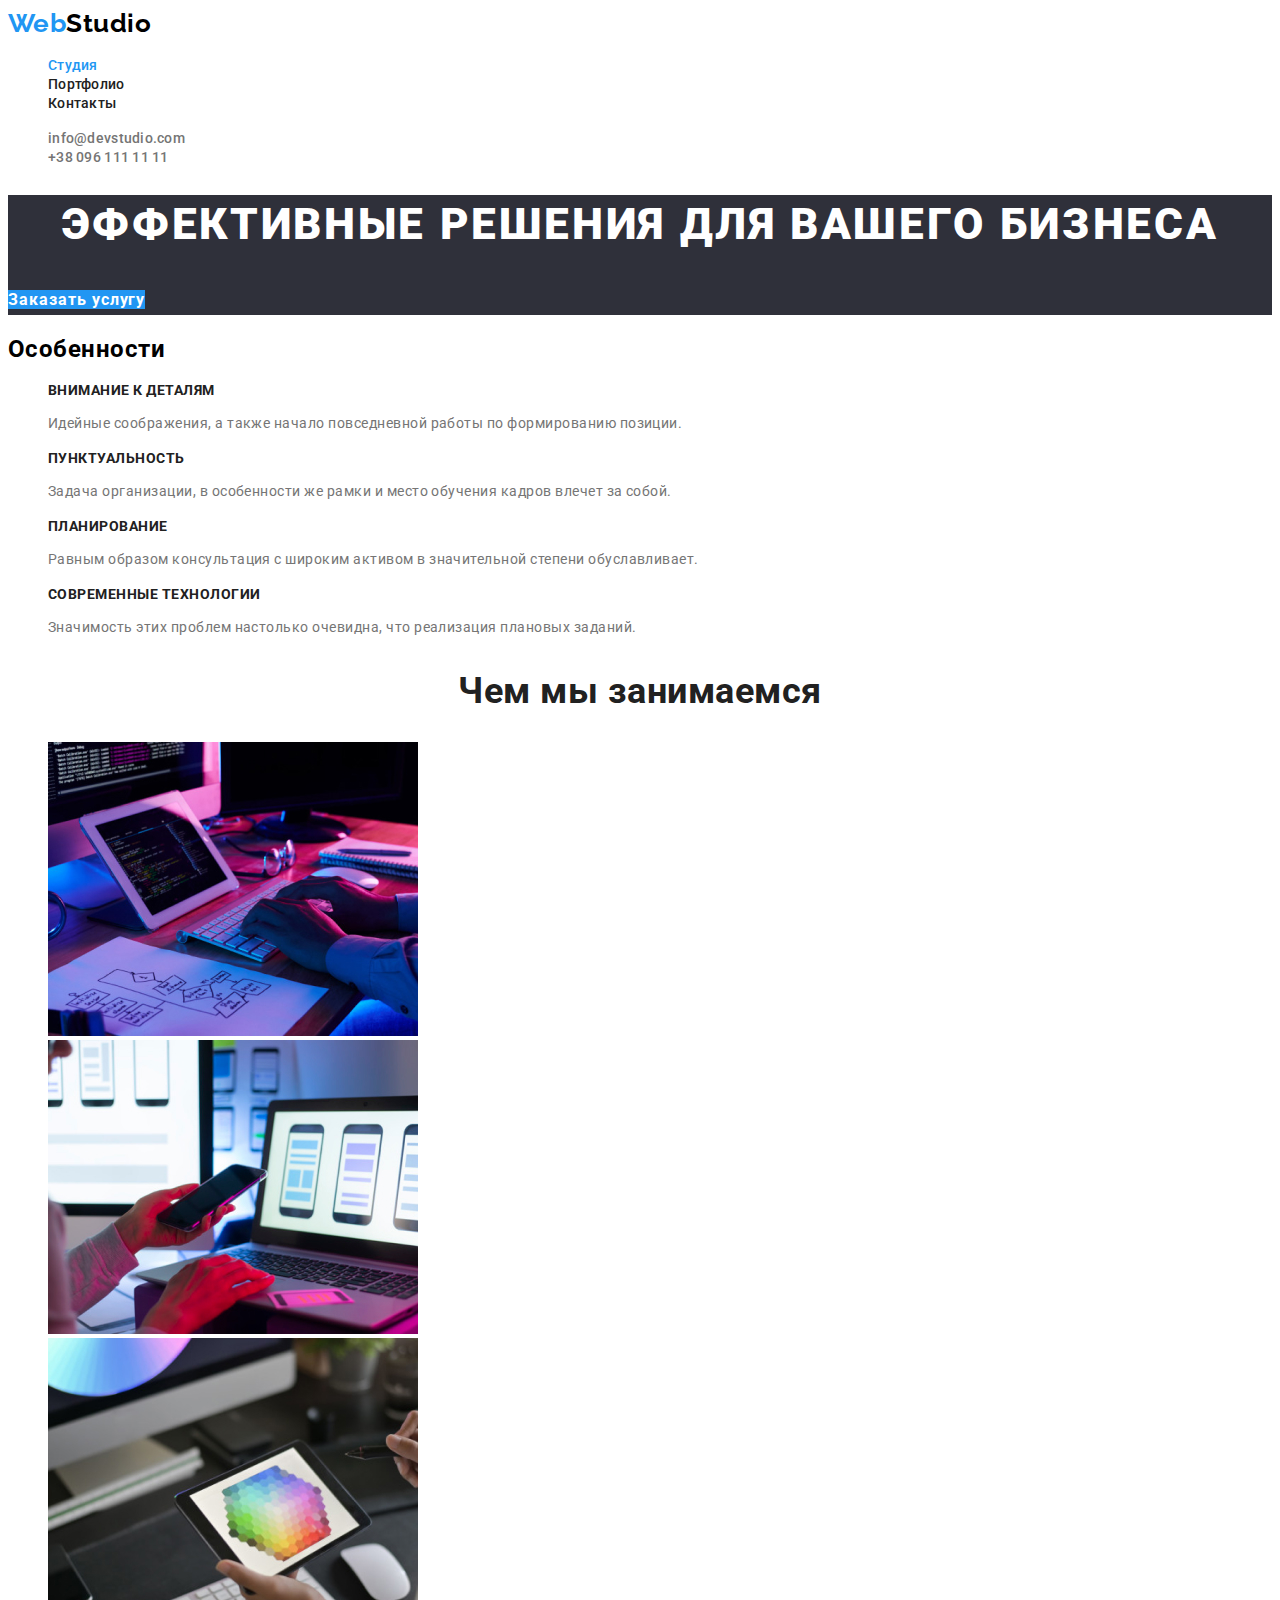
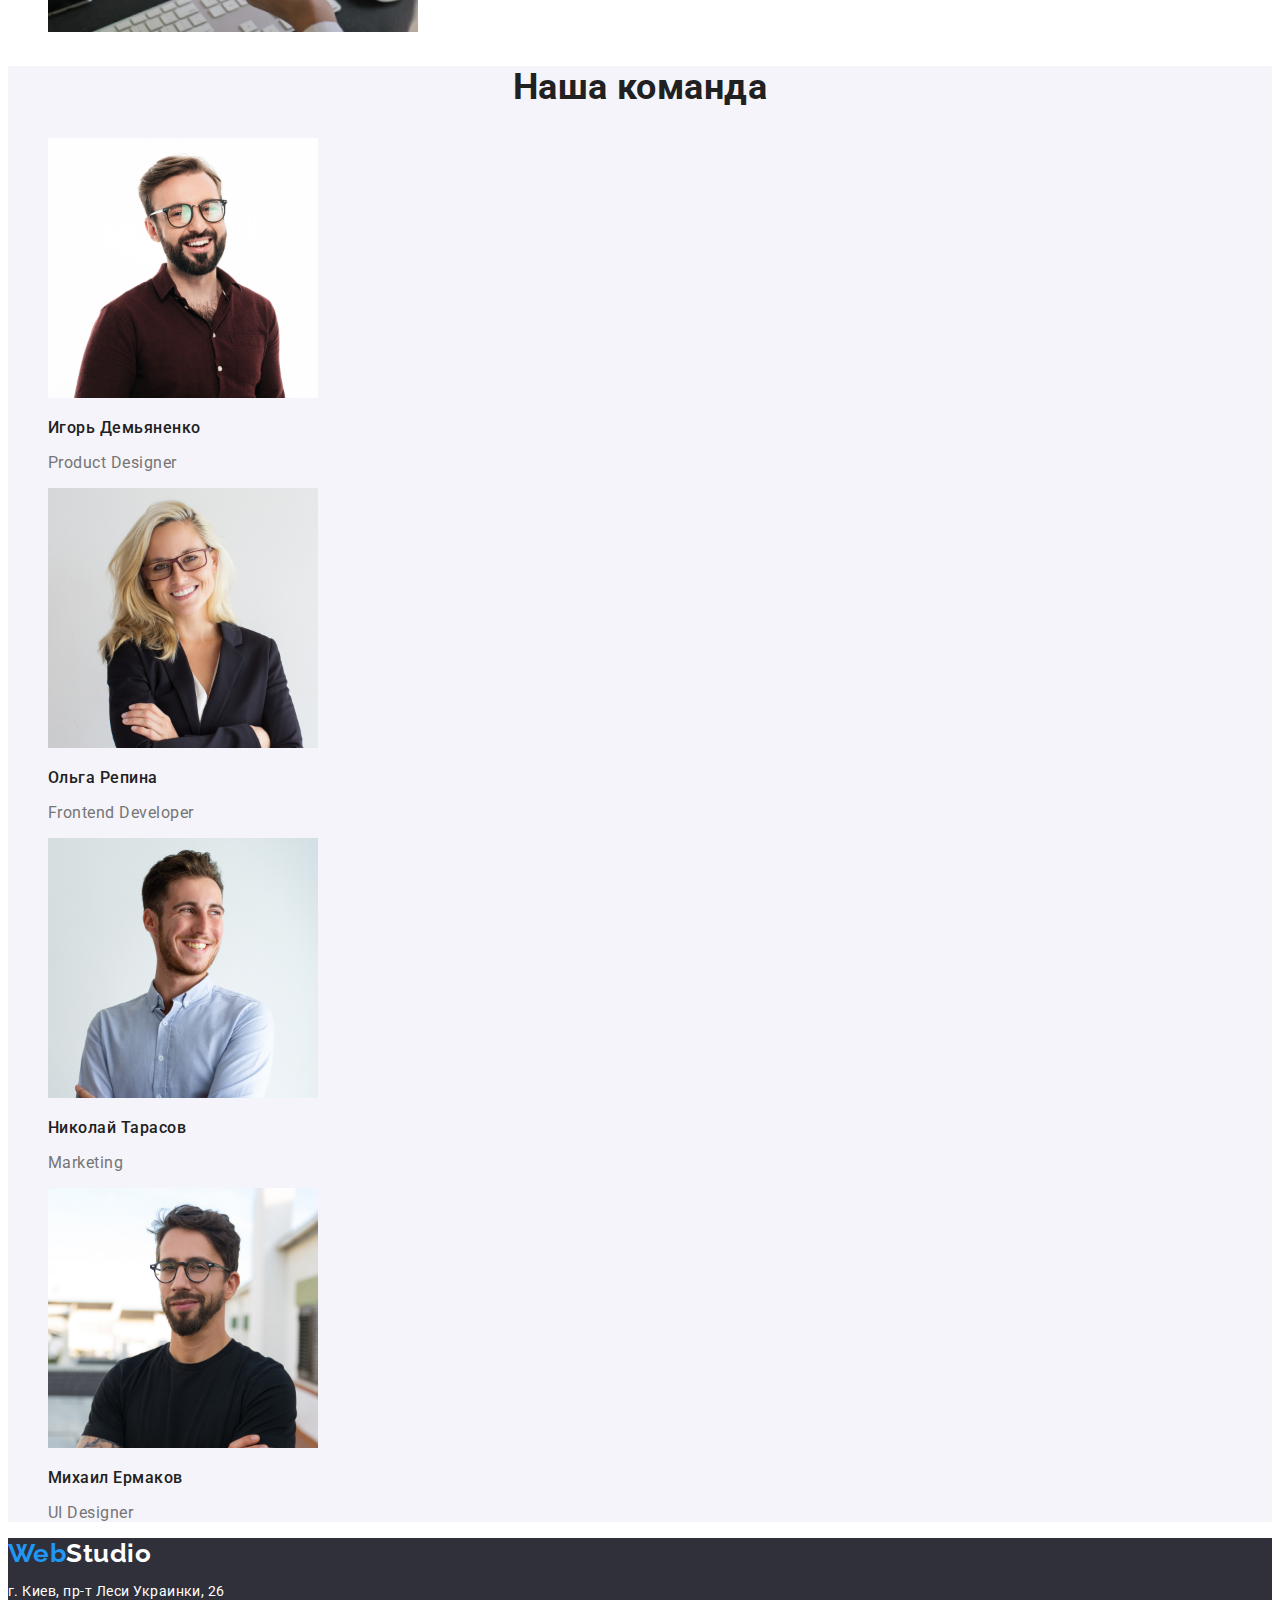
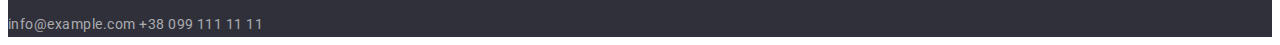
==== index.html @ bfc246ee "Переносит домашнее задание в новый репозиторий" ====
<!DOCTYPE html>
<html lang="ru">
  <head>
    <meta charset="UTF-8" />
    <meta name="viewport" content="width=device-width, initial-scale=1.0" />
    <title>Web Studio</title>
    <link rel="stylesheet" href="./css/styles.css" />
    <link
      href="https://fonts.googleapis.com/css2?family=Raleway:wght@700&family=Roboto:wght@400;500;700;900&display=swap"
      rel="stylesheet"
    />
  </head>
  <body>
    <!-- шапка-страницы -->
    <header class="page-header">
      <nav>
        <a href="" class="logo"><span class="logo-custom">Web</span>Studio</a>

        <!-- навигация-сайта -->
        <ul class="site-nav list">
          <li><a href="./index.html" class="studio-page current">Студия</a></li>
          <li>
            <a href="./portfolio.html" class="portfolio-page">Портфолио</a>
          </li>
          <li><a href="" class="contacts-page">Контакты</a></li>
        </ul>
      </nav>

      <!-- телефон-електроннаяпочта -->
      <ul class="header-contacts list">
        <li>
          <a href="mailto:info@devstudio.com" class="email"
            >info@devstudio.com</a
          >
        </li>

        <li><a href="tel:+380961111111" class="phone">+38 096 111 11 11</a></li>
      </ul>
    </header>

    <main>
      <!-- секция-герой -->
      <section class="hero-section">
        <h1>Эффективные решения для вашего бизнеса</h1>

        <a href="" class="button">Заказать услугу</a>
      </section>

      <!-- секция-особенности -->
      <section class="features-section">
        <h2>Особенности</h2>

        <ul class="list">
          <li>
            <h3>Внимание к деталям</h3>

            <p>
              Идейные соображения, а также начало повседневной работы по
              формированию позиции.
            </p>
          </li>

          <li>
            <h3>Пунктуальность</h3>

            <p>
              Задача организации, в особенности же рамки и место обучения кадров
              влечет за собой.
            </p>
          </li>

          <li>
            <h3>Планирование</h3>

            <p>
              Равным образом консультация с широким активом в значительной
              степени обуславливает.
            </p>
          </li>

          <li>
            <h3>Современные технологии</h3>

            <p>
              Значимость этих проблем настолько очевидна, что реализация
              плановых заданий.
            </p>
          </li>
        </ul>
      </section>

      <!-- секция-чем-мы-занимаемся -->
      <section class="ourwork-section">
        <h2>Чем мы занимаемся</h2>

        <ul class="list">
          <li><img src="./img/1.jpg" alt="картинка 1" width="370" /></li>

          <li><img src="./img/2.jpg" alt="картинка 2" width="370" /></li>

          <li><img src="./img/3.jpg" alt="картинка 3" width="370" /></li>
        </ul>
      </section>

      <!-- секция-наша-команда -->
      <section class="ourteam-section">
        <h2>Наша команда</h2>

        <ul class="list">
          <li>
            <img src="./img/igor.jpg" alt="фото Игоря" width="270" />

            <h3>Игорь Демьяненко</h3>

            <p lang="en">Product Designer</p>
          </li>

          <li>
            <img src="./img/olga.jpg" alt="фото Ольги" width="270" />

            <h3>Ольга Репина</h3>

            <p lang="en">Frontend Developer</p>
          </li>

          <li>
            <img src="./img/nikolay.jpg" alt="фото Николая" width="270" />

            <h3>Николай Тарасов</h3>

            <p lang="en">Marketing</p>
          </li>

          <li>
            <img src="./img/mihail.jpg" alt="фото Михаила" width="270" />

            <h3>Михаил Ермаков</h3>

            <p lang="en">UI Designer</p>
          </li>
        </ul>
      </section>
    </main>

    <!-- подвал-страницы -->
    <footer class="footer">
      <a href="" class="logo-footer"
        ><span class="logo-custom">Web</span>Studio</a
      >
      <address class="adress-footer">
        <p>г. Киев, пр-т Леси Украинки, 26</p>

        <a href="mailto:info@example.com" class="email">info@example.com</a>

        <a href="tel:+380991111111" class="phone">+38 099 111 11 11</a>
      </address>
    </footer>
  </body>
</html>
---- css/styles.css ----
/* Основной цвет текста #212121; */
/* Вторичный цвет текста #757575; */
/* Белый #FFFFFF; */
/* Цвет акцента #2196F3; */
/* Вторичный цвет фона #2f303a; */
/* Вторичный цвет фона страницы Портфолио #f5f4fa; */

:root {
  --primary-text-color: #212121;
  --secondary-text-color: #757575;
  --accent-color: #2196f3;
  --primary-background-color: #ffffff;
  --secondary-background-color: #2f303a;
  --portfolio-secondary-bg-color: #f5f4fa;
}

body {
  background-color: var(--primary-background-color);

  font-family: Roboto, sans-serif;
  letter-spacing: 0.03em;
}

a {
  text-decoration: none;
}

.list {
  list-style: none;
}

/* Стили страницы Студия */

/* Шапка страницы */

/* Логотип */
.logo {
  font-family: Raleway, sans-serif;
  font-weight: 700;
  font-size: 26px;
  line-height: 31px;

  color: #000000;
}

.logo-custom {
  color: var(--accent-color);
}

/* Навигация сайта */
.site-nav a {
  font-weight: 500;
  font-size: 14px;
  line-height: 16px;
  letter-spacing: 0.02em;

  color: var(--primary-text-color);
}

.studio-page:hover,
.studio-page:focus {
  color: var(--accent-color);
}

.site-nav .studio-page.current {
  color: var(--accent-color);
}

.portfolio-page:hover,
.portfolio-page:focus {
  color: var(--accent-color);
}

.site-nav .portfolio-page.current {
  color: var(--accent-color);
}

.contacts-page:hover,
.contacts-page:focus {
  color: var(--accent-color);
}

/* Контакты шапки */
.header-contacts a {
  font-weight: 500;
  font-size: 14px;
  line-height: 16px;
  letter-spacing: 0.02em;

  color: var(--secondary-text-color);
}

.email:hover,
.email:focus {
  color: var(--accent-color);
}

.phone:hover,
.phone:focus {
  color: var(--accent-color);
}

/* Секция-герой */
.hero-section {
  background-color: var(--secondary-background-color);
}

.hero-section h1 {
  font-weight: 900;
  font-size: 44px;
  line-height: 1.36;

  text-align: center;
  letter-spacing: 0.06em;
  text-transform: uppercase;

  color: #ffffff;
}

.button {
  background-color: var(--accent-color);
  color: #ffffff;
  font-weight: 700;
  font-size: 16px;
  line-height: 1.87;

  text-align: center;
  letter-spacing: 0.06em;
}

/* Секция Особенности */
.features-section h3 {
  font-weight: 700;
  font-size: 14px;
  line-height: 16px;
  text-transform: uppercase;

  color: var(--primary-text-color);
}

.features-section p {
  font-weight: 400;
  font-size: 14px;
  line-height: 1.71;

  color: var(--secondary-text-color);
}

/*  Секция Чем мы занимаемся */
.ourwork-section h2 {
  font-weight: 700;
  font-size: 36px;
  line-height: 42px;
  text-align: center;

  color: var(--primary-text-color);
}

/* Секция Наша команда */
.ourteam-section {
  background-color: #f5f4fa;
}

.ourteam-section h2 {
  font-weight: 700;
  font-size: 36px;
  line-height: 42px;
  text-align: center;

  color: var(--primary-text-color);
}

.ourteam-section h3 {
  font-weight: 500;
  font-size: 16px;
  line-height: 19px;

  color: var(--primary-text-color);
}

.ourteam-section p {
  font-weight: 400;
  font-size: 16px;
  line-height: 19px;

  color: var(--secondary-text-color);
}

/*  Подвал страницы */
.footer {
  background-color: var(--secondary-background-color);
}

/* Подвал страницы логотип */
.logo-footer {
  font-family: Raleway, sans-serif;
  font-weight: 700;
  font-size: 26px;
  line-height: 31px;

  color: #ffffff;
}

/* Подвал страницы адрес */
.adress-footer {
  font-style: normal;
  font-weight: 400;
  font-size: 14px;
  line-height: 24px1.71;

  color: #ffffff;
}

.adress-footer a {
  font-weight: 400;
  font-size: 14px;
  line-height: 1.71;

  color: rgba(255, 255, 255, 0.6);
}

/* Стили страницы Портфолио */

.filter-button {
  background-color: #f5f4fa;
  font-weight: 500;
  font-size: 16px;
  line-height: 1.62;
  text-align: center;

  color: #212121;

  border: none;
}

.filter-button:hover {
  background-color: #2196f3;
  color: #ffffff;
}

.works h2 {
  font-weight: 700;
  font-size: 18px;
  line-height: 2;
  letter-spacing: 0.06em;

  color: #212121;
}

.works p {
  font-weight: 400;
  font-size: 16px;
  line-height: 1.87;

  color: #757575;
}
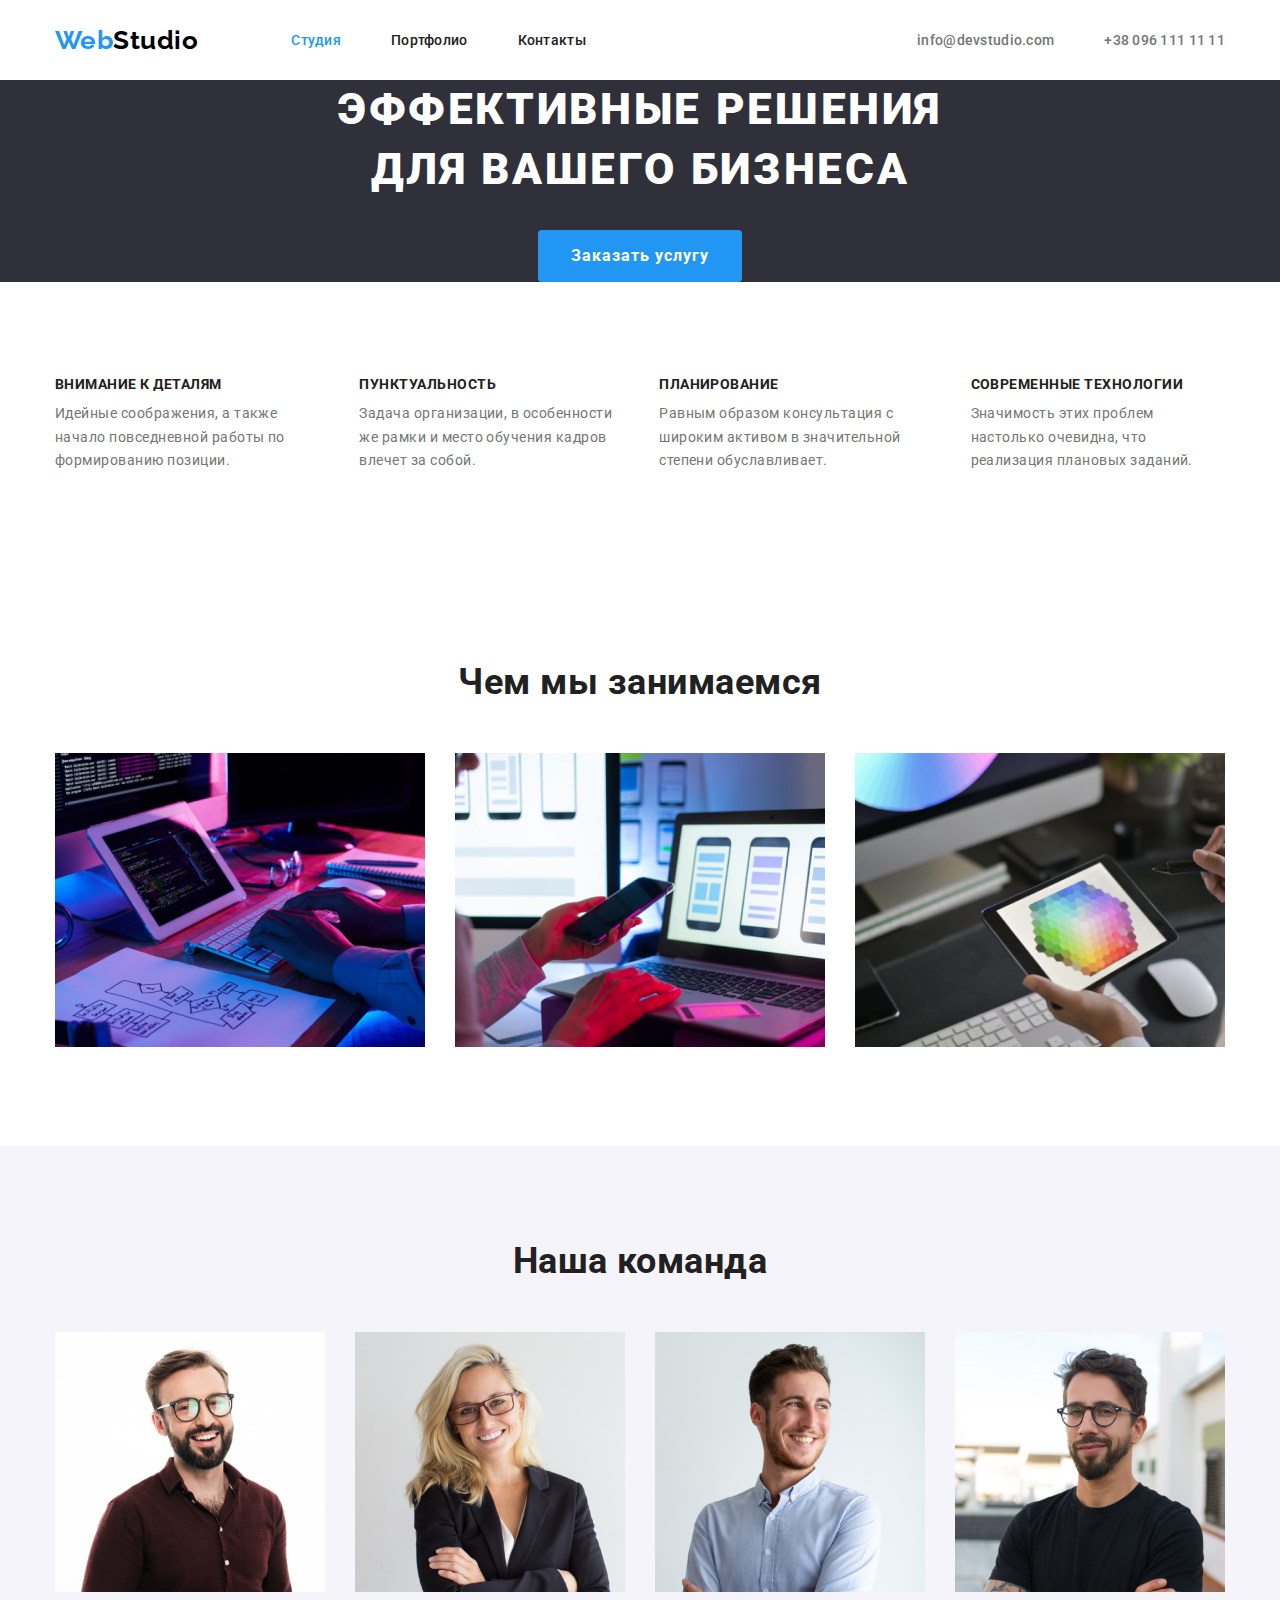
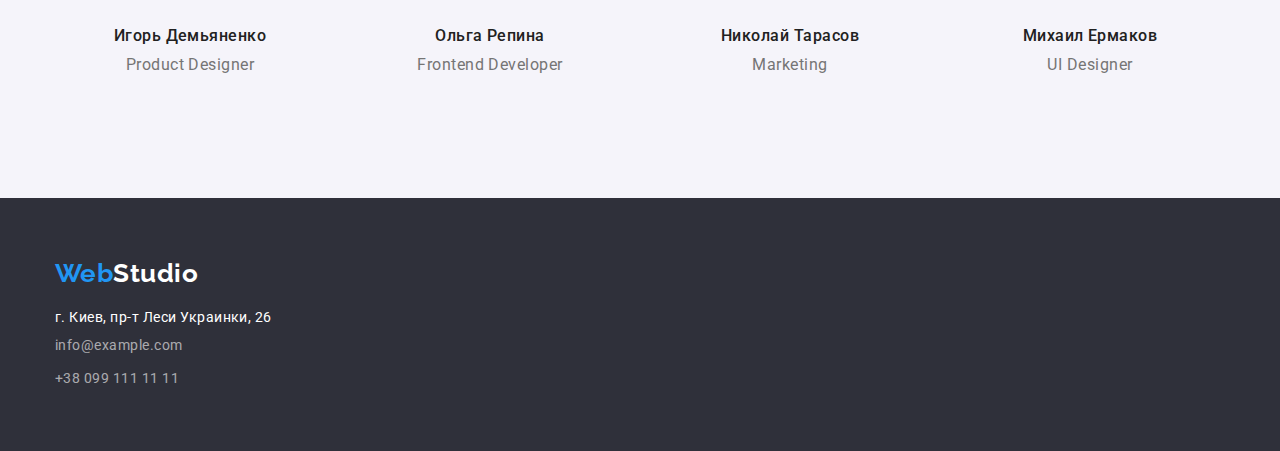
==== commit 05de5249: "Добавляет геометрию и позиционирование страниц Студия, Портфолио" ====
--- a/index.html
+++ b/index.html
@@ -4,156 +4,182 @@
     <meta charset="UTF-8" />
     <meta name="viewport" content="width=device-width, initial-scale=1.0" />
     <title>Web Studio</title>
-    <link rel="stylesheet" href="./css/styles.css" />
     <link
       href="https://fonts.googleapis.com/css2?family=Raleway:wght@700&family=Roboto:wght@400;500;700;900&display=swap"
       rel="stylesheet"
     />
+    <link
+      rel="stylesheet"
+      href="https://cdnjs.cloudflare.com/ajax/libs/modern-normalize/1.0.0/modern-normalize.min.css"
+    />
+    <link rel="stylesheet" href="./css/styles.css" />
   </head>
   <body>
     <!-- шапка-страницы -->
     <header class="page-header">
-      <nav>
-        <a href="" class="logo"><span class="logo-custom">Web</span>Studio</a>
+      <div class="main-header container">
+        <nav>
+          <!-- логотип -->
+          <a href="" class="logo"><span class="logo-custom">Web</span>Studio</a>
 
-        <!-- навигация-сайта -->
-        <ul class="site-nav list">
-          <li><a href="./index.html" class="studio-page current">Студия</a></li>
-          <li>
-            <a href="./portfolio.html" class="portfolio-page">Портфолио</a>
+          <!-- навигация-сайта -->
+          <ul class="site-nav list">
+            <li class="item">
+              <a href="./index.html" class="link studio-page current">Студия</a>
+            </li>
+            <li class="item">
+              <a href="./portfolio.html" class="link portfolio-page"
+                >Портфолио</a
+              >
+            </li>
+            <li class="item">
+              <a href="" class="link contacts-page">Контакты</a>
+            </li>
+          </ul>
+        </nav>
+
+        <!-- телефон-електроннаяпочта -->
+        <ul class="header-contacts list">
+          <li class="item">
+            <a href="mailto:info@devstudio.com" class="link email"
+              >info@devstudio.com</a
+            >
           </li>
-          <li><a href="" class="contacts-page">Контакты</a></li>
+
+          <li class="item">
+            <a href="tel:+380961111111" class="link phone">+38 096 111 11 11</a>
+          </li>
         </ul>
-      </nav>
-
-      <!-- телефон-електроннаяпочта -->
-      <ul class="header-contacts list">
-        <li>
-          <a href="mailto:info@devstudio.com" class="email"
-            >info@devstudio.com</a
-          >
-        </li>
-
-        <li><a href="tel:+380961111111" class="phone">+38 096 111 11 11</a></li>
-      </ul>
+      </div>
     </header>
 
     <main>
       <!-- секция-герой -->
       <section class="hero-section">
-        <h1>Эффективные решения для вашего бизнеса</h1>
+        <h1>
+          Эффективные решения<br />
+          для вашего бизнеса
+        </h1>
 
         <a href="" class="button">Заказать услугу</a>
       </section>
 
       <!-- секция-особенности -->
       <section class="features-section">
-        <h2>Особенности</h2>
+        <div class="container">
+          <h2 class="features-title">Особенности</h2>
 
-        <ul class="list">
-          <li>
-            <h3>Внимание к деталям</h3>
+          <ul class="list features-list">
+            <li>
+              <h3>Внимание к деталям</h3>
 
-            <p>
-              Идейные соображения, а также начало повседневной работы по
-              формированию позиции.
-            </p>
-          </li>
+              <p>
+                Идейные соображения, а также начало повседневной работы по
+                формированию позиции.
+              </p>
+            </li>
 
-          <li>
-            <h3>Пунктуальность</h3>
+            <li>
+              <h3>Пунктуальность</h3>
 
-            <p>
-              Задача организации, в особенности же рамки и место обучения кадров
-              влечет за собой.
-            </p>
-          </li>
+              <p>
+                Задача организации, в особенности же рамки и место обучения
+                кадров влечет за собой.
+              </p>
+            </li>
 
-          <li>
-            <h3>Планирование</h3>
+            <li>
+              <h3>Планирование</h3>
 
-            <p>
-              Равным образом консультация с широким активом в значительной
-              степени обуславливает.
-            </p>
-          </li>
+              <p>
+                Равным образом консультация с широким активом в значительной
+                степени обуславливает.
+              </p>
+            </li>
 
-          <li>
-            <h3>Современные технологии</h3>
+            <li>
+              <h3>Современные технологии</h3>
 
-            <p>
-              Значимость этих проблем настолько очевидна, что реализация
-              плановых заданий.
-            </p>
-          </li>
-        </ul>
+              <p>
+                Значимость этих проблем настолько очевидна, что реализация
+                плановых заданий.
+              </p>
+            </li>
+          </ul>
+        </div>
       </section>
 
       <!-- секция-чем-мы-занимаемся -->
       <section class="ourwork-section">
-        <h2>Чем мы занимаемся</h2>
+        <div class="container">
+          <h2>Чем мы занимаемся</h2>
 
-        <ul class="list">
-          <li><img src="./img/1.jpg" alt="картинка 1" width="370" /></li>
+          <ul class="list ourwork-list">
+            <li><img src="./img/1.jpg" alt="картинка 1" width="370" /></li>
 
-          <li><img src="./img/2.jpg" alt="картинка 2" width="370" /></li>
+            <li><img src="./img/2.jpg" alt="картинка 2" width="370" /></li>
 
-          <li><img src="./img/3.jpg" alt="картинка 3" width="370" /></li>
-        </ul>
+            <li><img src="./img/3.jpg" alt="картинка 3" width="370" /></li>
+          </ul>
+        </div>
       </section>
 
       <!-- секция-наша-команда -->
       <section class="ourteam-section">
-        <h2>Наша команда</h2>
+        <div class="container">
+          <h2>Наша команда</h2>
 
-        <ul class="list">
-          <li>
-            <img src="./img/igor.jpg" alt="фото Игоря" width="270" />
+          <ul class="list ourteam-list">
+            <li>
+              <img src="./img/igor.jpg" alt="фото Игоря" width="270" />
 
-            <h3>Игорь Демьяненко</h3>
+              <div class="card"><h3>Игорь Демьяненко</h3>
+              
+              <p lang="en">Product Designer</p></div>
+            </li>
 
-            <p lang="en">Product Designer</p>
-          </li>
+            <li>
+              <img src="./img/olga.jpg" alt="фото Ольги" width="270" />
 
-          <li>
-            <img src="./img/olga.jpg" alt="фото Ольги" width="270" />
+              <div class="card"><h3>Ольга Репина</h3>
+              
+              <p lang="en">Frontend Developer</p></div>
+            </li>
 
-            <h3>Ольга Репина</h3>
+            <li>
+              <img src="./img/nikolay.jpg" alt="фото Николая" width="270" />
 
-            <p lang="en">Frontend Developer</p>
-          </li>
+              <div class="card"><h3>Николай Тарасов</h3>
+              
+              <p lang="en">Marketing</p></div>
+            </li>
 
-          <li>
-            <img src="./img/nikolay.jpg" alt="фото Николая" width="270" />
+            <li>
+              <img src="./img/mihail.jpg" alt="фото Михаила" width="270" />
 
-            <h3>Николай Тарасов</h3>
-
-            <p lang="en">Marketing</p>
-          </li>
-
-          <li>
-            <img src="./img/mihail.jpg" alt="фото Михаила" width="270" />
-
-            <h3>Михаил Ермаков</h3>
-
-            <p lang="en">UI Designer</p>
-          </li>
-        </ul>
+              <div class="card"><h3>Михаил Ермаков</h3>
+              
+              <p lang="en">UI Designer</p></div>
+            </li>
+          </ul>
+        </div>
       </section>
     </main>
 
     <!-- подвал-страницы -->
     <footer class="footer">
-      <a href="" class="logo-footer"
-        ><span class="logo-custom">Web</span>Studio</a
-      >
-      <address class="adress-footer">
-        <p>г. Киев, пр-т Леси Украинки, 26</p>
+      <div class="container">
+        <a href="" class="logo-footer"
+          ><span class="logo-custom">Web</span>Studio</a
+        >
+        <address class="adress-footer">
+          <p>г. Киев, пр-т Леси Украинки, 26</p>
 
-        <a href="mailto:info@example.com" class="email">info@example.com</a>
+          <a href="mailto:info@example.com" class="email">info@example.com</a>
 
-        <a href="tel:+380991111111" class="phone">+38 099 111 11 11</a>
-      </address>
+          <a href="tel:+380991111111" class="phone">+38 099 111 11 11</a>
+        </address>
+      </div>
     </footer>
   </body>
 </html>
--- a/css/styles.css
+++ b/css/styles.css
@@ -25,13 +25,31 @@
   text-decoration: none;
 }
 
+.container {
+  width: 1200px;
+  padding-left: 15px;
+  padding-right: 15px;
+  margin: 0px auto;
+}
+
 .list {
+  padding: 0px;
+  margin: 0px;
   list-style: none;
 }
 
 /* Стили страницы Студия */
 
 /* Шапка страницы */
+.main-header {
+  display: flex;
+  align-items: center;
+}
+
+.main-header nav {
+  display: flex;
+  align-items: center;
+}
 
 /* Логотип */
 .logo {
@@ -48,6 +66,20 @@
 }
 
 /* Навигация сайта */
+.site-nav {
+  display: flex;
+  margin-left: 93px;
+}
+
+.site-nav .item + .item {
+  margin-left: 50px;
+}
+.site-nav .link {
+  display: block;
+  padding-top: 32px;
+  padding-bottom: 32px;
+}
+
 .site-nav a {
   font-weight: 500;
   font-size: 14px;
@@ -81,6 +113,15 @@
 }
 
 /* Контакты шапки */
+.header-contacts {
+  display: flex;
+  margin-left: auto;
+}
+
+.header-contacts .item + .item {
+  margin-left: 50px;
+}
+
 .header-contacts a {
   font-weight: 500;
   font-size: 14px;
@@ -102,22 +143,32 @@
 
 /* Секция-герой */
 .hero-section {
+  text-align: center;
+
   background-color: var(--secondary-background-color);
 }
 
 .hero-section h1 {
+  margin-top: 0px;
+  margin-bottom: 30px;
+
+  color: #ffffff;
   font-weight: 900;
   font-size: 44px;
   line-height: 1.36;
 
-  text-align: center;
   letter-spacing: 0.06em;
   text-transform: uppercase;
-
-  color: #ffffff;
-}
-
+}
+
+/* Кнопка Секция-герой */
 .button {
+  display: inline-block;
+  border: 1px solid transparent;
+  border-radius: 4px;
+  padding: 10px 32px;
+  min-width: 200px;
+
   background-color: var(--accent-color);
   color: #ffffff;
   font-weight: 700;
@@ -129,48 +180,108 @@
 }
 
 /* Секция Особенности */
+.features-section {
+  padding-top: 94px;
+  padding-bottom: 94px;
+}
+
+.features-title {
+  position: absolute;
+  clip: rect(0 0 0 0);
+  width: 1px;
+  height: 1px;
+  margin: -1px;
+}
+
 .features-section h3 {
+  margin-top: 0px;
+  margin-bottom: 10px;
+
+  color: var(--primary-text-color);
   font-weight: 700;
   font-size: 14px;
   line-height: 16px;
   text-transform: uppercase;
+}
+
+.features-section p {
+  margin-top: 0px;
+  margin-bottom: 0px;
+
+  color: var(--secondary-text-color);
+  font-weight: 400;
+  font-size: 14px;
+  line-height: 1.71;
+}
+
+.features-list {
+  display: flex;
+}
+
+.features-list li {
+  width: calc ((100% - 3 * 30px) / 4);
+  margin-right: 30px;
+}
+
+.features-list li:nth-child(4n) {
+  margin-right: 0px;
+}
+
+/*  Секция Чем мы занимаемся */
+.ourwork-section {
+  padding-top: 94px;
+  padding-bottom: 94px;
+}
+
+.ourwork-section h2 {
+  margin-top: 0px;
+  margin-bottom: 50px;
 
   color: var(--primary-text-color);
-}
-
-.features-section p {
-  font-weight: 400;
-  font-size: 14px;
-  line-height: 1.71;
-
-  color: var(--secondary-text-color);
-}
-
-/*  Секция Чем мы занимаемся */
-.ourwork-section h2 {
+
   font-weight: 700;
   font-size: 36px;
   line-height: 42px;
   text-align: center;
-
-  color: var(--primary-text-color);
+}
+
+.ourwork-list {
+  display: flex;
+}
+
+.ourwork-list li {
+  width: calc ((100% - 2 * 30px) / 3);
+  margin-right: 30px;
+}
+
+.ourwork-list li:nth-child(3n) {
+  margin-right: 0px;
 }
 
 /* Секция Наша команда */
 .ourteam-section {
+  padding-top: 94px;
+  padding-bottom: 94px;
+
   background-color: #f5f4fa;
 }
 
 .ourteam-section h2 {
+  margin-top: 0px;
+  margin-bottom: 50px;
+
+  color: var(--primary-text-color);
+
   font-weight: 700;
   font-size: 36px;
   line-height: 42px;
   text-align: center;
-
-  color: var(--primary-text-color);
 }
 
 .ourteam-section h3 {
+  margin-top: 30px;
+  margin-bottom: 10px;
+
   font-weight: 500;
   font-size: 16px;
   line-height: 19px;
@@ -179,6 +290,8 @@
 }
 
 .ourteam-section p {
+  margin: 0px;
+
   font-weight: 400;
   font-size: 16px;
   line-height: 19px;
@@ -186,13 +299,46 @@
   color: var(--secondary-text-color);
 }
 
+.ourteam-section li {
+  padding-bottom: 30px;
+}
+
+.ourteam-list {
+  display: flex;
+}
+
+.ourteam-list li {
+  width: calc ((100% - 3 * 30px) / 4);
+  margin-right: 30px;
+  margin-bottom: 30px;
+}
+
+.ourteam-list li:nth-child(4n) {
+  margin-right: 0px;
+}
+
+.ourteam-list li:nth-last-child(-n + 4) {
+  margin-bottom: 0px;
+}
+
+.ourteam-list .card {
+  text-align: center;
+}
+
 /*  Подвал страницы */
 .footer {
+  padding-top: 60px;
+  padding-bottom: 60px;
+
   background-color: var(--secondary-background-color);
 }
 
 /* Подвал страницы логотип */
 .logo-footer {
+  display: inline-block;
+  /* margin-top: 60px; */
+  margin-bottom: 20px;
+
   font-family: Raleway, sans-serif;
   font-weight: 700;
   font-size: 26px;
@@ -202,13 +348,21 @@
 }
 
 /* Подвал страницы адрес */
+.adress-footer p {
+  display: inline-block;
+  margin-top: 0px;
+  margin-bottom: 9px;
+}
+
 .adress-footer {
+  display: flex;
+  flex-direction: column;
+
+  color: #ffffff;
   font-style: normal;
   font-weight: 400;
   font-size: 14px;
   line-height: 24px1.71;
-
-  color: #ffffff;
 }
 
 .adress-footer a {
@@ -219,18 +373,41 @@
   color: rgba(255, 255, 255, 0.6);
 }
 
+.adress-footer .email {
+  margin-bottom: 9px;
+}
+
 /* Стили страницы Портфолио */
 
+/* Секция Фильтр */
+.portfolio-section {
+  padding-top: 94px;
+  padding-bottom: 94px;
+}
+
+.filter {
+  display: flex;
+  justify-content: center;
+  margin-bottom: 34px;
+}
+
+.filter li + li {
+  margin-left: 8px;
+}
+
 .filter-button {
+  display: inline-block;
+  border: 1px solid transparent;
+  border-radius: 4px;
+  padding: 6px 22px;
+  min-width: 73px;
+
   background-color: #f5f4fa;
+  color: #212121;
   font-weight: 500;
   font-size: 16px;
   line-height: 1.62;
   text-align: center;
-
-  color: #212121;
-
-  border: none;
 }
 
 .filter-button:hover {
@@ -238,19 +415,52 @@
   color: #ffffff;
 }
 
+/* Секция Портфолио */
+.portfolio-title {
+  position: absolute;
+  clip: rect(0 0 0 0);
+  width: 1px;
+  height: 1px;
+  margin: -1px;
+}
+
+.works {
+  display: flex;
+  flex-wrap: wrap;
+}
+
 .works h2 {
+  margin-top: 20px;
+  margin-bottom: 4px;
+
+  color: #212121;
   font-weight: 700;
   font-size: 18px;
   line-height: 2;
   letter-spacing: 0.06em;
-
-  color: #212121;
 }
 
 .works p {
+  margin: 0px;
+
   font-weight: 400;
   font-size: 16px;
   line-height: 1.87;
 
   color: #757575;
 }
+
+.works li {
+  width: calc ((100% - 2 * 30px) / 3);
+  margin-right: 30px;
+  margin-bottom: 30px;
+  padding-bottom: 20px;
+}
+
+.works li:nth-child(3n) {
+  margin-right: 0px;
+}
+
+.works li:nth-last-child(-n + 3) {
+  margin-bottom: 0px;
+}
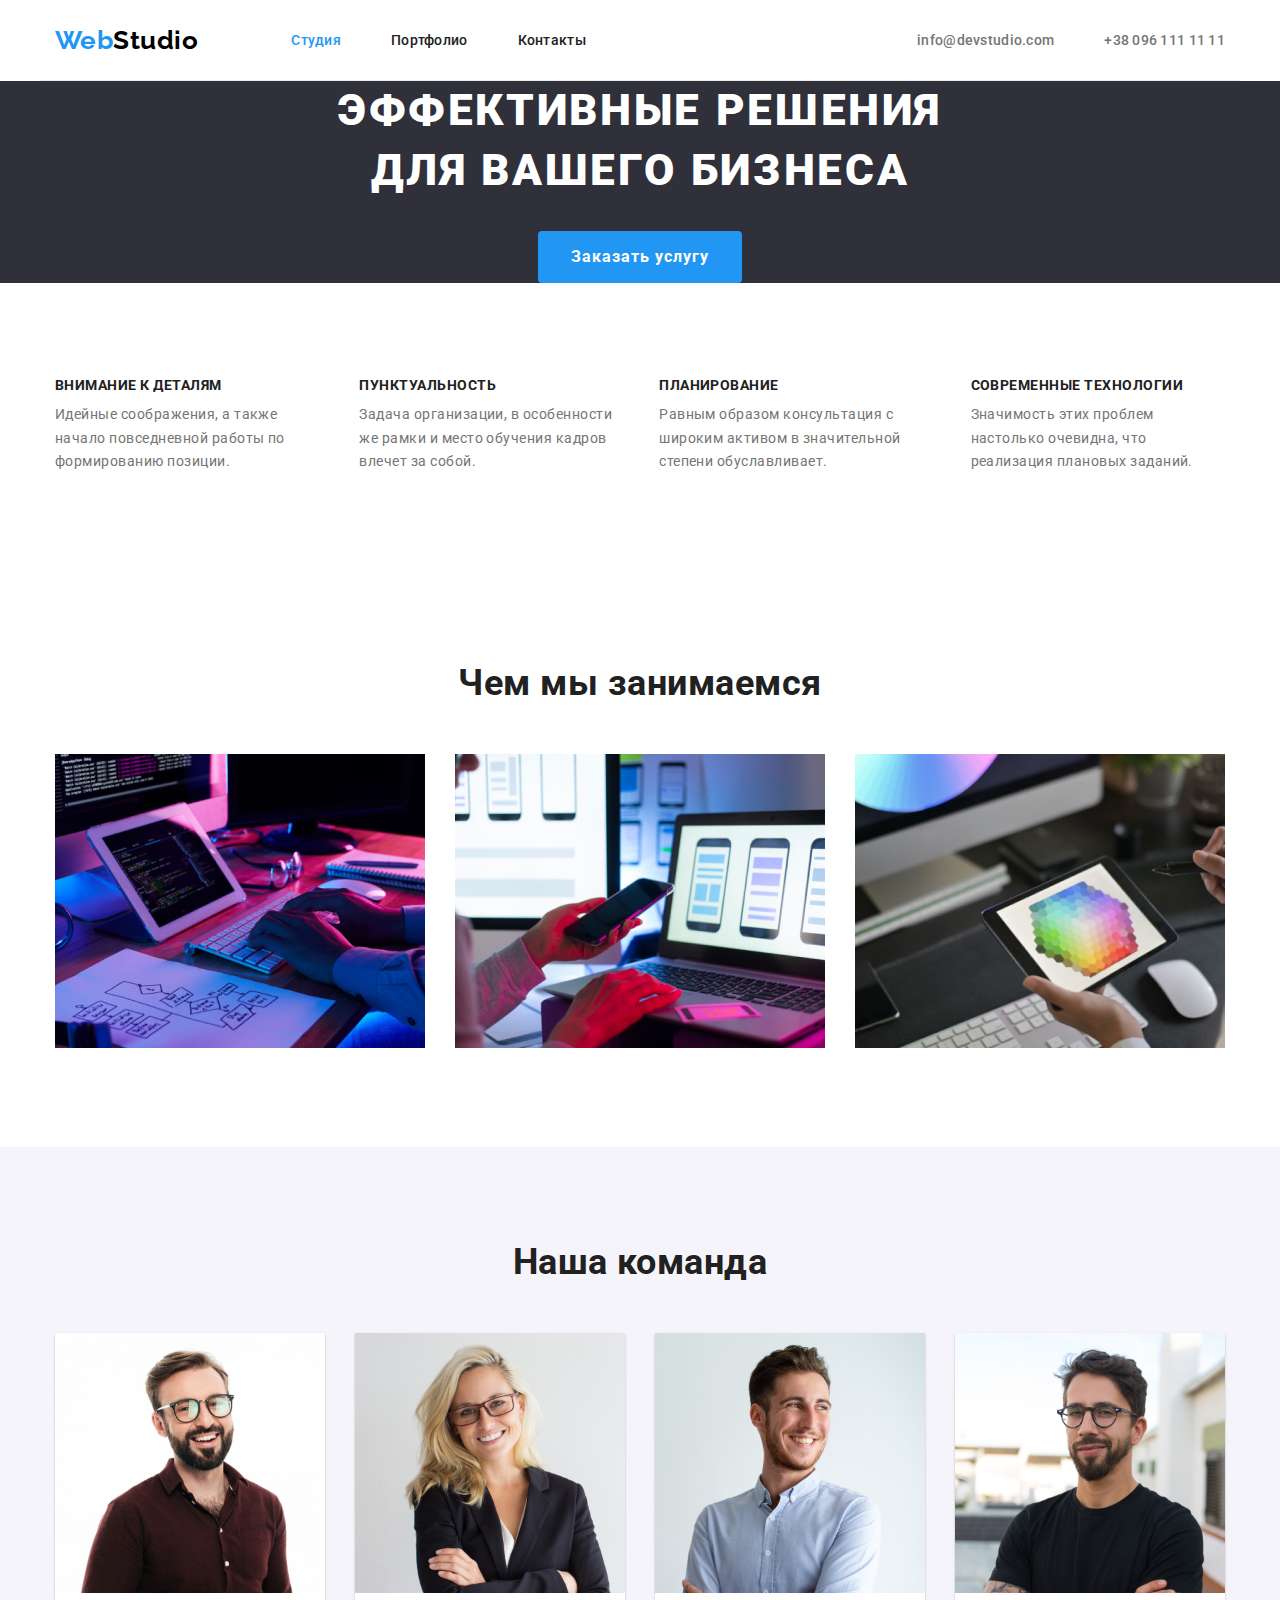
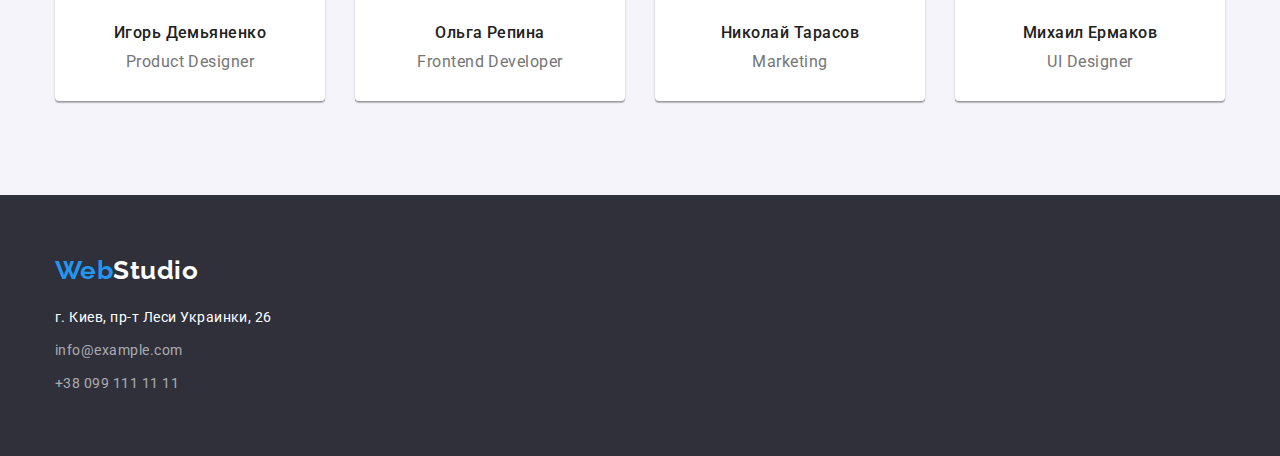
==== commit f49172e2: "Добавляет класс изображению" ====
--- a/index.html
+++ b/index.html
@@ -131,7 +131,7 @@
 
           <ul class="list ourteam-list">
             <li>
-              <img src="./img/igor.jpg" alt="фото Игоря" width="270" />
+              <img class="card-image" src="./img/igor.jpg" alt="фото Игоря" width="270" />
 
               <div class="card"><h3>Игорь Демьяненко</h3>
               
@@ -139,7 +139,7 @@
             </li>
 
             <li>
-              <img src="./img/olga.jpg" alt="фото Ольги" width="270" />
+              <img class="card-image" src="./img/olga.jpg" alt="фото Ольги" width="270" />
 
               <div class="card"><h3>Ольга Репина</h3>
               
@@ -147,7 +147,7 @@
             </li>
 
             <li>
-              <img src="./img/nikolay.jpg" alt="фото Николая" width="270" />
+              <img class="card-image" src="./img/nikolay.jpg" alt="фото Николая" width="270" />
 
               <div class="card"><h3>Николай Тарасов</h3>
               
@@ -155,7 +155,7 @@
             </li>
 
             <li>
-              <img src="./img/mihail.jpg" alt="фото Михаила" width="270" />
+              <img class="card-image" src="./img/mihail.jpg" alt="фото Михаила" width="270" />
 
               <div class="card"><h3>Михаил Ермаков</h3>
               
--- a/css/styles.css
+++ b/css/styles.css
@@ -38,12 +38,19 @@
   list-style: none;
 }
 
+.card-image {
+  display: block;
+  max-width: 100%;
+  height: auto;
+}
+
 /* Стили страницы Студия */
 
 /* Шапка страницы */
 .main-header {
   display: flex;
   align-items: center;
+  border-bottom: 1px solid #ececec;
 }
 
 .main-header nav {
@@ -311,6 +318,12 @@
   width: calc ((100% - 3 * 30px) / 4);
   margin-right: 30px;
   margin-bottom: 30px;
+  border-bottom-right-radius: 4px;
+  border-bottom-left-radius: 4px;
+
+  background: #ffffff;
+  box-shadow: 0px 1px 3px rgba(0, 0, 0, 0.12), 0px 1px 1px rgba(0, 0, 0, 0.14),
+    0px 2px 1px rgba(0, 0, 0, 0.2);
 }
 
 .ourteam-list li:nth-child(4n) {
@@ -335,21 +348,18 @@
 
 /* Подвал страницы логотип */
 .logo-footer {
-  display: inline-block;
-  /* margin-top: 60px; */
+  display: block;
   margin-bottom: 20px;
 
+  color: #ffffff;
   font-family: Raleway, sans-serif;
   font-weight: 700;
   font-size: 26px;
   line-height: 31px;
-
-  color: #ffffff;
 }
 
 /* Подвал страницы адрес */
 .adress-footer p {
-  display: inline-block;
   margin-top: 0px;
   margin-bottom: 9px;
 }
@@ -362,14 +372,10 @@
   font-style: normal;
   font-weight: 400;
   font-size: 14px;
-  line-height: 24px1.71;
+  line-height: 1.71;
 }
 
 .adress-footer a {
-  font-weight: 400;
-  font-size: 14px;
-  line-height: 1.71;
-
   color: rgba(255, 255, 255, 0.6);
 }
 
@@ -378,12 +384,12 @@
 }
 
 /* Стили страницы Портфолио */
-
-/* Секция Фильтр */
 .portfolio-section {
   padding-top: 94px;
   padding-bottom: 94px;
 }
+
+/* Секция Фильтр */
 
 .filter {
   display: flex;
@@ -443,18 +449,17 @@
 .works p {
   margin: 0px;
 
+  color: #757575;
   font-weight: 400;
   font-size: 16px;
   line-height: 1.87;
-
-  color: #757575;
 }
 
 .works li {
   width: calc ((100% - 2 * 30px) / 3);
   margin-right: 30px;
   margin-bottom: 30px;
-  padding-bottom: 20px;
+  /* padding-bottom: 20px; */
 }
 
 .works li:nth-child(3n) {
@@ -464,3 +469,16 @@
 .works li:nth-last-child(-n + 3) {
   margin-bottom: 0px;
 }
+
+.works .card {
+  padding-bottom: 20px;
+  padding-top: 20px;
+  padding-left: 24px;
+  padding-right: 24px;
+
+  border-left: 1px solid #eeeeee;
+  border-right: 1px solid #eeeeee;
+  border-bottom: 1px solid #eeeeee;
+
+  background: #ffffff;
+}
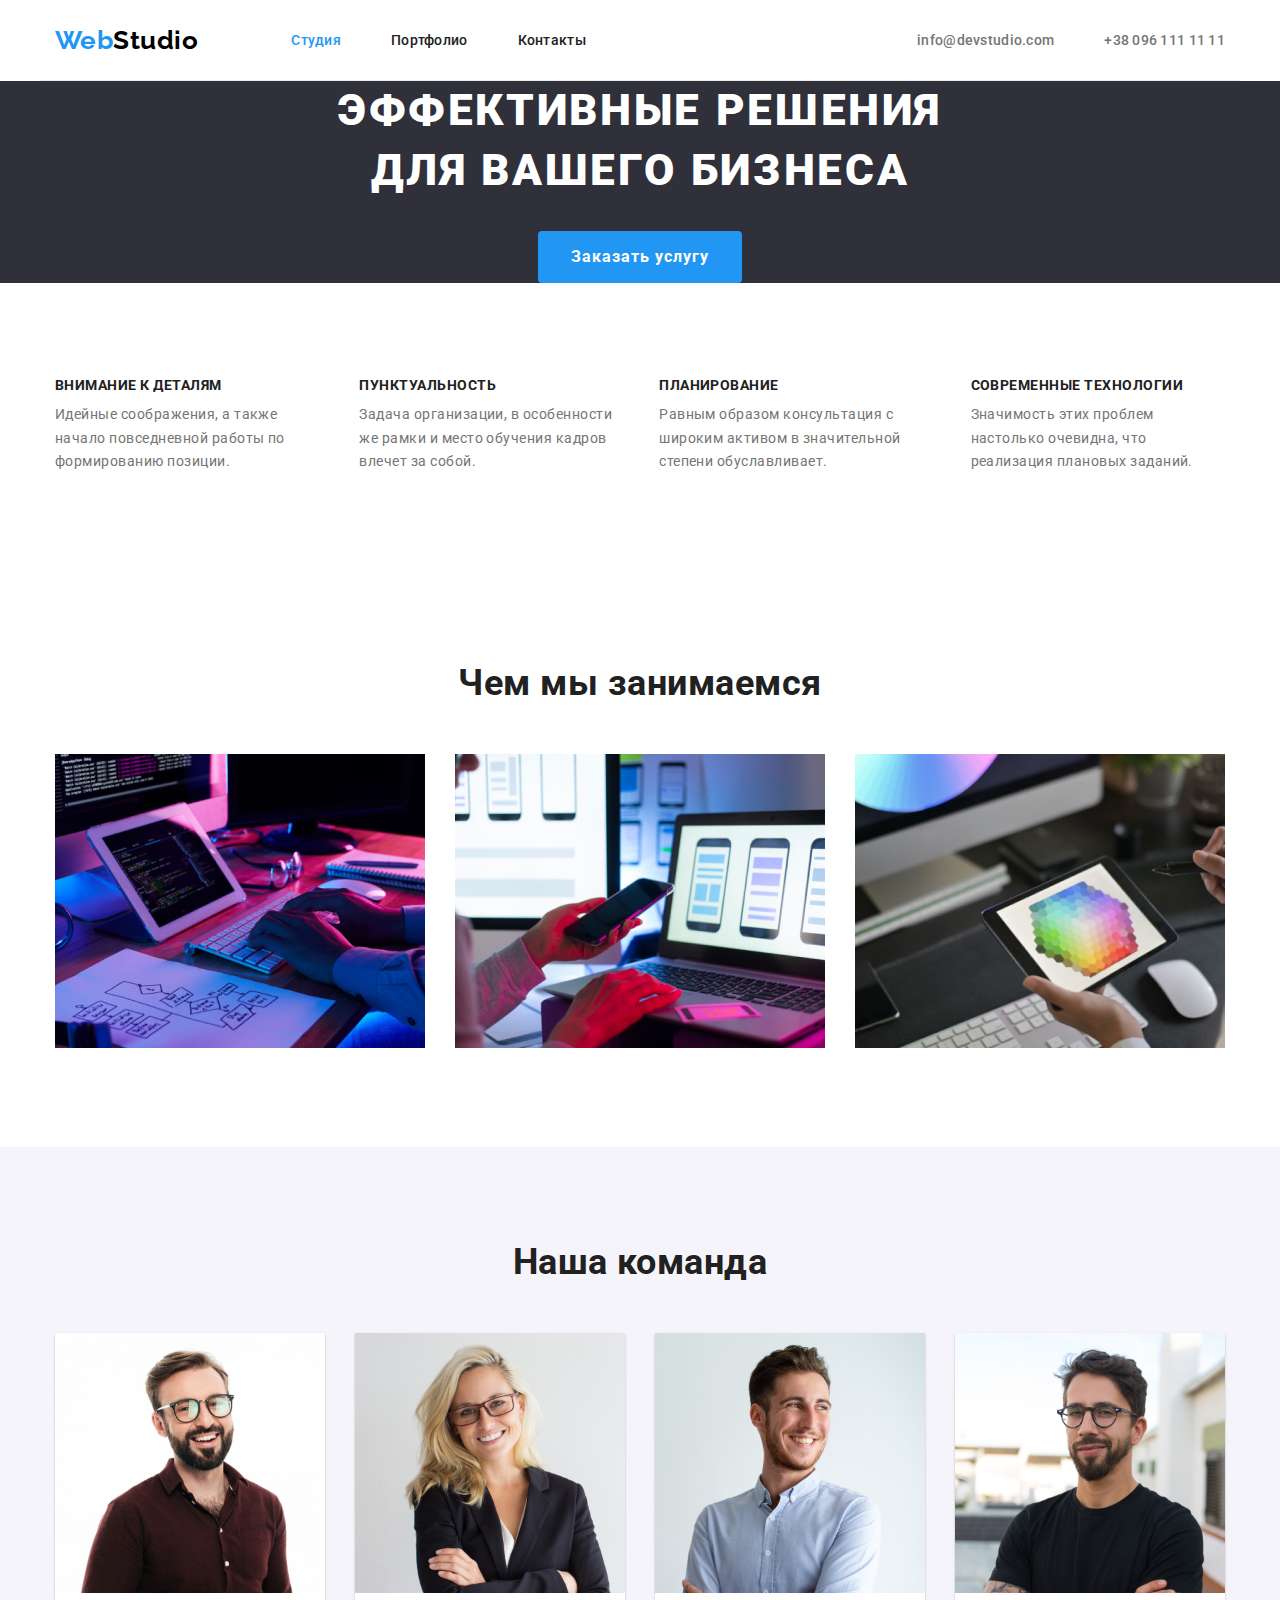
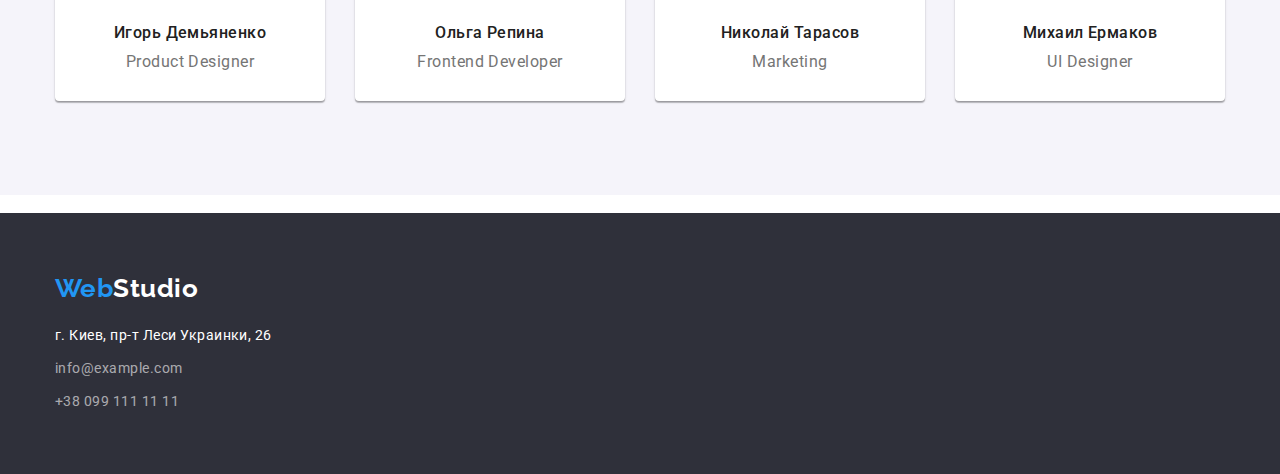
==== commit 3f224368: "Добавляет класс ourteam-list элементу списка" ====
--- a/index.html
+++ b/index.html
@@ -18,9 +18,9 @@
     <!-- шапка-страницы -->
     <header class="page-header">
       <div class="main-header container">
-        <nav>
+        <nav class="nav">
           <!-- логотип -->
-          <a href="" class="logo"><span class="logo-custom">Web</span>Studio</a>
+          <a href="./index.html" class="logo" aria-label="логотип"><span class="logo-custom">Web</span>Studio</a>
 
           <!-- навигация-сайта -->
           <ul class="site-nav list">
@@ -56,7 +56,7 @@
     <main>
       <!-- секция-герой -->
       <section class="hero-section">
-        <h1>
+        <h1 class="hero-title">
           Эффективные решения<br />
           для вашего бизнеса
         </h1>
@@ -70,7 +70,7 @@
           <h2 class="features-title">Особенности</h2>
 
           <ul class="list features-list">
-            <li>
+            <li class="features-item">
               <h3>Внимание к деталям</h3>
 
               <p>
@@ -79,7 +79,7 @@
               </p>
             </li>
 
-            <li>
+            <li class="features-item">
               <h3>Пунктуальность</h3>
 
               <p>
@@ -88,7 +88,7 @@
               </p>
             </li>
 
-            <li>
+            <li class="features-item">
               <h3>Планирование</h3>
 
               <p>
@@ -97,7 +97,7 @@
               </p>
             </li>
 
-            <li>
+            <li class="features-item">
               <h3>Современные технологии</h3>
 
               <p>
@@ -112,14 +112,14 @@
       <!-- секция-чем-мы-занимаемся -->
       <section class="ourwork-section">
         <div class="container">
-          <h2>Чем мы занимаемся</h2>
+          
+          <h2 class="ourwork-title">Чем мы занимаемся</h2>
+          <ul class="list ourwork-list">
+            <li class="ourwork-item"><img src="./img/1.jpg" alt="картинка 1" width="370" /></li>
 
-          <ul class="list ourwork-list">
-            <li><img src="./img/1.jpg" alt="картинка 1" width="370" /></li>
+            <li class="ourwork-item"><img src="./img/2.jpg" alt="картинка 2" width="370" /></li>
 
-            <li><img src="./img/2.jpg" alt="картинка 2" width="370" /></li>
-
-            <li><img src="./img/3.jpg" alt="картинка 3" width="370" /></li>
+            <li class="ourwork-item"><img src="./img/3.jpg" alt="картинка 3" width="370" /></li>
           </ul>
         </div>
       </section>
@@ -127,10 +127,10 @@
       <!-- секция-наша-команда -->
       <section class="ourteam-section">
         <div class="container">
-          <h2>Наша команда</h2>
+          <h2 class="ourteam-title">Наша команда</h2>
 
           <ul class="list ourteam-list">
-            <li>
+            <li class="ourteam-item">
               <img class="card-image" src="./img/igor.jpg" alt="фото Игоря" width="270" />
 
               <div class="card"><h3>Игорь Демьяненко</h3>
@@ -138,7 +138,7 @@
               <p lang="en">Product Designer</p></div>
             </li>
 
-            <li>
+            <li class="ourteam-item">
               <img class="card-image" src="./img/olga.jpg" alt="фото Ольги" width="270" />
 
               <div class="card"><h3>Ольга Репина</h3>
@@ -146,7 +146,7 @@
               <p lang="en">Frontend Developer</p></div>
             </li>
 
-            <li>
+            <li class="ourteam-item">
               <img class="card-image" src="./img/nikolay.jpg" alt="фото Николая" width="270" />
 
               <div class="card"><h3>Николай Тарасов</h3>
@@ -154,7 +154,7 @@
               <p lang="en">Marketing</p></div>
             </li>
 
-            <li>
+            <li class="ourteam-item">
               <img class="card-image" src="./img/mihail.jpg" alt="фото Михаила" width="270" />
 
               <div class="card"><h3>Михаил Ермаков</h3>
@@ -165,11 +165,12 @@
         </div>
       </section>
     </main>
+    <img src="" alt="">
 
     <!-- подвал-страницы -->
     <footer class="footer">
       <div class="container">
-        <a href="" class="logo-footer"
+        <a href="./index.html" class="logo-footer"
           ><span class="logo-custom">Web</span>Studio</a
         >
         <address class="adress-footer">
--- a/css/styles.css
+++ b/css/styles.css
@@ -53,7 +53,7 @@
   border-bottom: 1px solid #ececec;
 }
 
-.main-header nav {
+.main-header .nav {
   display: flex;
   align-items: center;
 }
@@ -155,7 +155,7 @@
   background-color: var(--secondary-background-color);
 }
 
-.hero-section h1 {
+.hero-section .hero-title {
   margin-top: 0px;
   margin-bottom: 30px;
 
@@ -225,12 +225,12 @@
   display: flex;
 }
 
-.features-list li {
+.features-list .features-item {
   width: calc ((100% - 3 * 30px) / 4);
   margin-right: 30px;
 }
 
-.features-list li:nth-child(4n) {
+.features-list .features-item:nth-child(4n) {
   margin-right: 0px;
 }
 
@@ -240,7 +240,7 @@
   padding-bottom: 94px;
 }
 
-.ourwork-section h2 {
+.ourwork-section .ourwork-title {
   margin-top: 0px;
   margin-bottom: 50px;
 
@@ -256,12 +256,12 @@
   display: flex;
 }
 
-.ourwork-list li {
+.ourwork-list .ourwork-item {
   width: calc ((100% - 2 * 30px) / 3);
   margin-right: 30px;
 }
 
-.ourwork-list li:nth-child(3n) {
+.ourwork-list .ourwork-item:nth-child(3n) {
   margin-right: 0px;
 }
 
@@ -273,7 +273,7 @@
   background-color: #f5f4fa;
 }
 
-.ourteam-section h2 {
+.ourteam-section .ourteam-title {
   margin-top: 0px;
   margin-bottom: 50px;
 
@@ -306,7 +306,7 @@
   color: var(--secondary-text-color);
 }
 
-.ourteam-section li {
+.ourteam-section .ourteam-item {
   padding-bottom: 30px;
 }
 
@@ -314,7 +314,7 @@
   display: flex;
 }
 
-.ourteam-list li {
+.ourteam-list .ourteam-item {
   width: calc ((100% - 3 * 30px) / 4);
   margin-right: 30px;
   margin-bottom: 30px;
@@ -326,11 +326,11 @@
     0px 2px 1px rgba(0, 0, 0, 0.2);
 }
 
-.ourteam-list li:nth-child(4n) {
+.ourteam-list .ourteam-item:nth-child(4n) {
   margin-right: 0px;
 }
 
-.ourteam-list li:nth-last-child(-n + 4) {
+.ourteam-list .ourteam-item:nth-last-child(-n + 4) {
   margin-bottom: 0px;
 }
 
@@ -388,6 +388,13 @@
   padding-top: 94px;
   padding-bottom: 94px;
 }
+.portfolio-title {
+  position: absolute;
+  clip: rect(0 0 0 0);
+  width: 1px;
+  height: 1px;
+  margin: -1px;
+}
 
 /* Секция Фильтр */
 
@@ -397,7 +404,7 @@
   margin-bottom: 34px;
 }
 
-.filter li + li {
+.filter .filter-item + .filter-item {
   margin-left: 8px;
 }
 
@@ -421,14 +428,7 @@
   color: #ffffff;
 }
 
-/* Секция Портфолио */
-.portfolio-title {
-  position: absolute;
-  clip: rect(0 0 0 0);
-  width: 1px;
-  height: 1px;
-  margin: -1px;
-}
+/* Секция работ */
 
 .works {
   display: flex;
@@ -455,18 +455,17 @@
   line-height: 1.87;
 }
 
-.works li {
+.works .works-item {
   width: calc ((100% - 2 * 30px) / 3);
   margin-right: 30px;
   margin-bottom: 30px;
-  /* padding-bottom: 20px; */
-}
-
-.works li:nth-child(3n) {
+}
+
+.works .works-item:nth-child(3n) {
   margin-right: 0px;
 }
 
-.works li:nth-last-child(-n + 3) {
+.works .works-item:nth-last-child(-n + 3) {
   margin-bottom: 0px;
 }
 
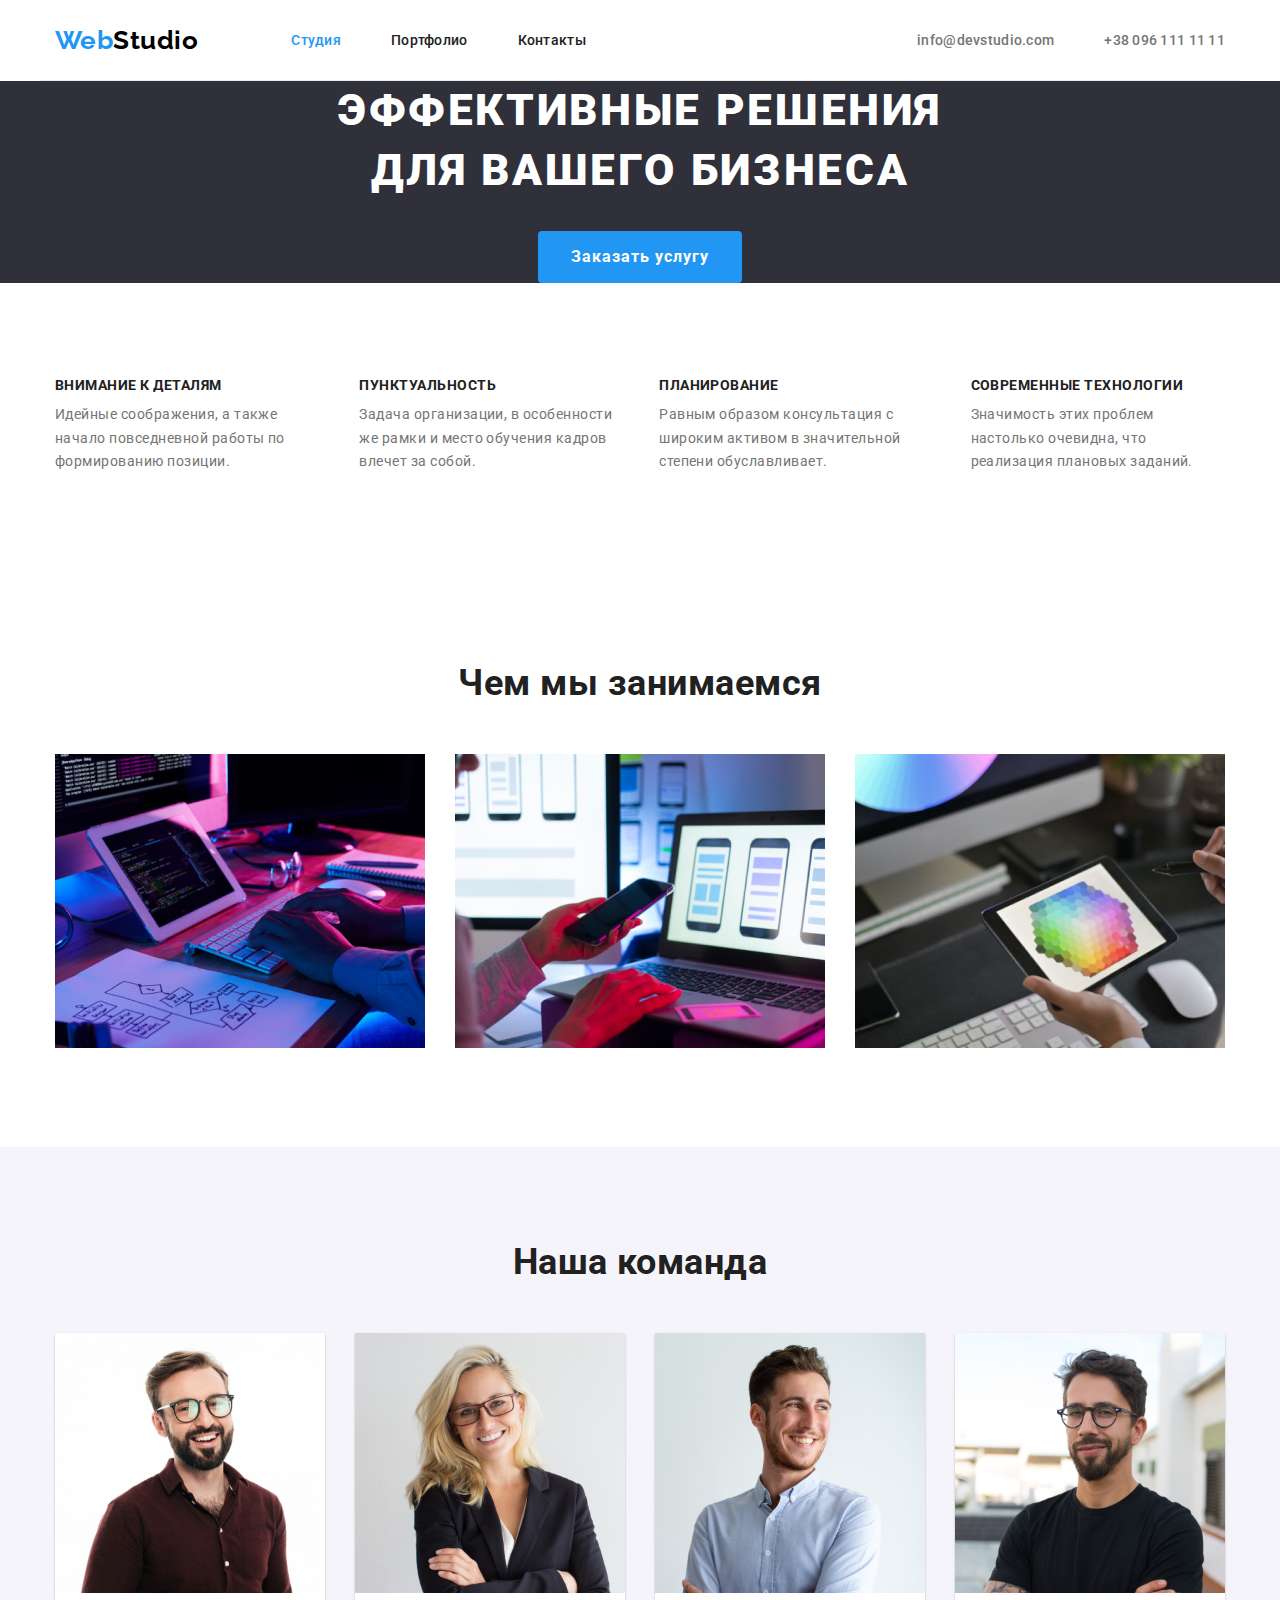
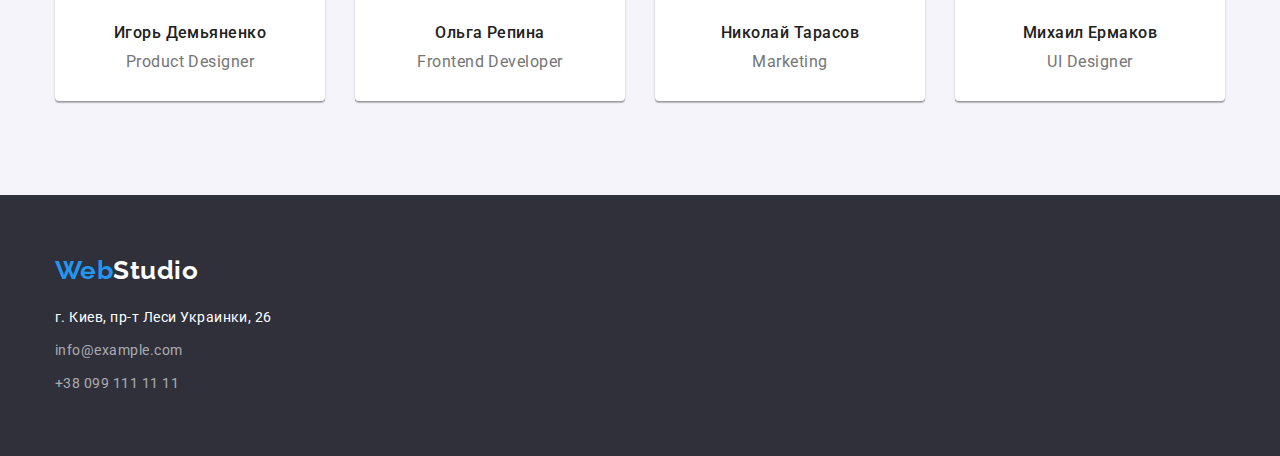
==== commit 64741e23: "Убирает ошибку в строке кода" ====
--- a/index.html
+++ b/index.html
@@ -165,7 +165,6 @@
         </div>
       </section>
     </main>
-    <img src="" alt="">
 
     <!-- подвал-страницы -->
     <footer class="footer">
